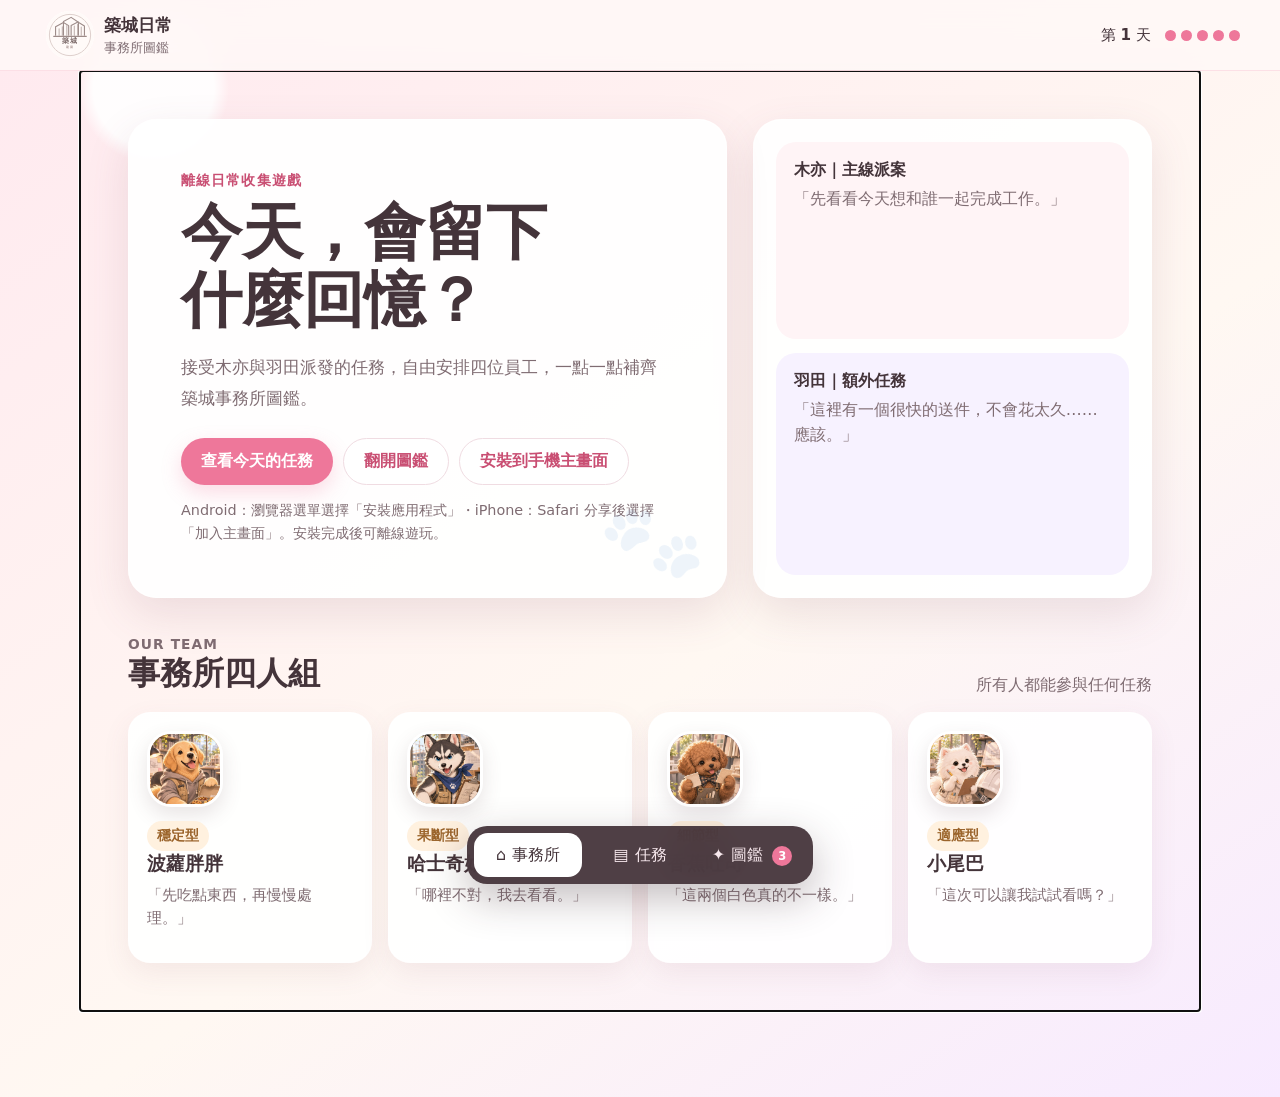
==== index.html @ 9d8be4f7 "Add files via upload" ====
<!doctype html>
<html lang="zh-Hant">
<head>
  <meta charset="utf-8">
  <meta name="viewport" content="width=device-width, initial-scale=1, viewport-fit=cover">
  <meta name="theme-color" content="#f58ca9">
  <meta name="description" content="築城事務所的離線日常收集遊戲">
  <meta name="mobile-web-app-capable" content="yes">
  <meta name="apple-mobile-web-app-capable" content="yes">
  <meta name="apple-mobile-web-app-status-bar-style" content="default">
  <meta name="apple-mobile-web-app-title" content="築城日常">
  <link rel="manifest" href="manifest.webmanifest">
  <link rel="icon" href="assets/brand-logo.svg?v=9" type="image/svg+xml">
  <link rel="apple-touch-icon" sizes="180x180" href="assets/icon-180.png">
  <link rel="stylesheet" href="styles.css?v=18">
  <title>築城日常圖鑑</title>
</head>
<body>
  <div class="game-shell">
    <header class="topbar">
      <button class="brand" type="button" data-view="office" aria-label="回到事務所">
        <img src="assets/brand-logo.svg?v=9" alt="">
        <span><strong>築城日常</strong><small>事務所圖鑑</small></span>
      </button>
      <div class="day-status">
        <span>第 <strong id="day-number">1</strong> 天</span>
        <span class="action-pips" id="action-pips" aria-label="今日剩餘行動"></span>
      </div>
    </header>

    <main id="app" tabindex="-1"></main>

    <nav class="bottom-nav" aria-label="主要功能">
      <button type="button" data-view="office"><span>⌂</span>事務所</button>
      <button type="button" data-view="missions"><span>▤</span>任務</button>
      <button type="button" data-view="album"><span>✦</span>圖鑑 <b id="album-count">0</b></button>
    </nav>
  </div>

  <dialog id="mission-dialog" class="sheet">
    <button class="sheet-close" type="button" data-close aria-label="關閉">×</button>
    <div id="mission-dialog-content"></div>
  </dialog>

  <dialog id="result-dialog" class="result-dialog">
    <div id="result-dialog-content"></div>
  </dialog>

  <dialog id="collection-dialog" class="collection-dialog">
    <button class="collection-close" type="button" data-close-collection aria-label="關閉收藏詳情">×</button>
    <div id="collection-dialog-content"></div>
  </dialog>

  <noscript>這個遊戲需要啟用 JavaScript 才能進行。</noscript>
  <script src="app.js?v=18" defer></script>
</body>
</html>
---- styles.css ----
:root {
  color-scheme: light;
  font-family: "Noto Sans TC", "Microsoft JhengHei", system-ui, sans-serif;
  --ink: #44343a;
  --muted: #7f6c72;
  --pink: #ee779a;
  --pink-dark: #c94f73;
  --cream: #fff9f7;
  --paper: rgba(255, 255, 255, .92);
  --line: #f0dce2;
  --shadow: 0 16px 44px rgba(130, 80, 96, .14);
}

* { box-sizing: border-box; }
body {
  margin: 0;
  min-height: 100vh;
  color: var(--ink);
  background:
    radial-gradient(circle at 12% 8%, rgba(255,255,255,.9) 0 4%, transparent 5%),
    linear-gradient(145deg, #ffe9ef, #fff8f2 58%, #f7eaff);
  overscroll-behavior-y: none;
}
button { font: inherit; color: inherit; }
.button, .bottom-nav button, .employee-choice, .sheet-close, .collection-close { min-height: 44px; touch-action: manipulation; }
.game-shell { min-height: 100vh; padding-bottom: 86px; }
.topbar {
  position: sticky; top: 0; z-index: 5;
  display: flex; align-items: center; justify-content: space-between;
  padding: max(10px, env(safe-area-inset-top)) clamp(16px, 4vw, 40px) 10px;
  background: rgba(255, 249, 247, .86);
  border-bottom: 1px solid rgba(238,119,154,.18);
  backdrop-filter: blur(16px);
}
.brand { display: flex; align-items: center; gap: 10px; border: 0; background: none; cursor: pointer; text-align: left; }
.brand img { width: 48px; height: 48px; object-fit: contain; border-radius: 50%; background: white; }
.brand strong, .brand small { display: block; }
.brand strong { font-size: 1.05rem; }
.brand small { color: var(--muted); margin-top: 2px; }
.day-status { display: flex; align-items: center; gap: 14px; font-size: .95rem; }
.action-pips { display: flex; gap: 5px; }
.pip { width: 11px; height: 11px; border-radius: 50%; background: var(--line); box-shadow: inset 0 0 0 1px #dabfc8; }
.pip.on { background: var(--pink); box-shadow: none; }
#app { width: min(1120px, 100%); margin: 0 auto; padding: clamp(22px, 4vw, 48px); }
.hero { display: grid; grid-template-columns: 1.2fr .8fr; gap: 26px; align-items: stretch; }
.hero-copy, .panel { background: var(--paper); border: 1px solid rgba(255,255,255,.9); border-radius: 28px; box-shadow: var(--shadow); }
.hero-copy { padding: clamp(24px, 5vw, 52px); position: relative; overflow: hidden; }
.hero-copy::after { content: "🐾"; position: absolute; right: 24px; bottom: 8px; font-size: 5rem; opacity: .07; transform: rotate(-14deg); }
.eyebrow { margin: 0 0 8px; color: var(--pink-dark); font-weight: 800; letter-spacing: .08em; font-size: .86rem; }
h1, h2, h3, p { margin-top: 0; }
h1 { font-size: clamp(2rem, 5vw, 3.8rem); line-height: 1.12; margin-bottom: 18px; }
.lead { font-size: 1.08rem; line-height: 1.8; color: var(--muted); max-width: 42rem; }
.button-row { display: flex; flex-wrap: wrap; gap: 10px; margin-top: 24px; }
.button { border: 0; border-radius: 999px; padding: 12px 20px; font-weight: 800; cursor: pointer; background: var(--pink); color: white; box-shadow: 0 8px 20px rgba(238,119,154,.25); }
.button.secondary { background: white; color: var(--pink-dark); border: 1px solid var(--line); box-shadow: none; }
.button:disabled { opacity: .45; cursor: not-allowed; }
.boss-panel { padding: 22px; display: grid; gap: 14px; }
.speech { border-radius: 20px; padding: 18px; background: #fff4f6; }
.speech.alt { background: #f7f2ff; }
.speech strong { display: block; margin-bottom: 6px; }
.speech p { margin: 0; line-height: 1.55; color: var(--muted); }
.section-head { display: flex; justify-content: space-between; align-items: end; gap: 16px; margin: 38px 0 16px; }
.section-head h2 { margin: 0; font-size: clamp(1.5rem, 3vw, 2rem); }
.section-head p { margin: 0; color: var(--muted); }
.character-grid, .mission-grid, .album-grid { display: grid; grid-template-columns: repeat(4, minmax(0, 1fr)); gap: 16px; }
.character-card, .mission-card, .album-card { background: var(--paper); border: 1px solid rgba(255,255,255,.95); border-radius: 22px; padding: 18px; box-shadow: 0 10px 28px rgba(130,80,96,.09); }
.avatar { width: 76px; height: 76px; display: grid; place-items: center; border-radius: 24px; margin-bottom: 14px; background: var(--avatar); overflow: hidden; box-shadow: 0 8px 20px rgba(91,61,70,.14); border: 3px solid white; }
.avatar img { width: 100%; height: 100%; object-fit: cover; object-position: center 27%; transform: scale(1.16); }
.character-card h3, .mission-card h3 { margin-bottom: 7px; }
.character-card p, .mission-card p { color: var(--muted); line-height: 1.5; font-size: .93rem; }
.tag { display: inline-flex; border-radius: 99px; padding: 6px 10px; background: #fff1df; color: #9b642b; font-size: .875rem; font-weight: 800; }
.mission-card { display: flex; flex-direction: column; min-height: 220px; }
.mission-card.completed { opacity: .72; background: rgba(255,255,255,.68); }
.mission-card.completed h3::after { content: " ✓"; color: var(--pink-dark); }
.mission-card .tag { align-self: flex-start; }
.mission-tags { display: flex; flex-wrap: wrap; gap: 6px; align-items: center; }
.tag.new-task { background: #e9f7ef; color: #357450; }
.mission-card button { margin-top: auto; width: 100%; }
.mini-meta { display: flex; justify-content: space-between; gap: 8px; margin: 12px 0 18px; color: var(--muted); font-size: .86rem; }
.album-card { padding: 0; overflow: hidden; position: relative; width: 100%; color: inherit; text-align: left; font: inherit; }
.album-card.open { cursor: pointer; }
.album-card.open:hover, .album-card.open:focus-visible { transform: translateY(-3px); box-shadow: 0 15px 34px rgba(130,80,96,.17); }
.album-card.open:focus-visible { outline: 3px solid rgba(238,119,154,.45); outline-offset: 3px; }
.album-card.open::before { content: "點開大圖"; position: absolute; z-index: 2; left: 10px; top: 10px; padding: 5px 9px; border-radius: 99px; background: rgba(68,52,58,.76); color: white; font-size: .75rem; font-weight: 800; opacity: 0; transform: translateY(-3px); transition: .2s ease; }
.album-card.open:hover::before, .album-card.open:focus-visible::before { opacity: 1; transform: translateY(0); }
.album-section { margin-top: 34px; }
.subsection-head { display: flex; justify-content: space-between; align-items: end; gap: 20px; margin-bottom: 14px; }
.subsection-head h3 { margin: 0; font-size: 1.35rem; }
.subsection-head p:last-child { color: var(--muted); margin: 0; }
.album-visual { aspect-ratio: 4 / 3; overflow: hidden; background: #eee3e6; }
.album-visual img { width: 100%; height: 100%; display: block; object-fit: cover; transition: transform .25s ease, filter .25s ease; }
.album-card.open:hover .album-visual img, .album-card.open:focus-visible .album-visual img { transform: scale(1.025); }
.personal-grid { grid-template-columns: repeat(3, minmax(0, 1fr)); }
.personal-grid .album-visual { aspect-ratio: 3 / 4; }
.album-card .album-info { padding: 15px 16px 17px; }
.album-card h3 { font-size: 1rem; margin-bottom: 5px; }
.album-card p { margin: 0; font-size: .9rem; color: var(--muted); line-height: 1.5; }
.album-card.locked .album-visual { position: relative; }
.album-card.locked .album-visual img { filter: blur(13px) grayscale(.75); transform: scale(1.1); opacity: .38; }
.album-card.locked .album-visual::after { content: "尚未解鎖"; position: absolute; inset: 0; display: grid; place-items: center; color: white; font-weight: 900; letter-spacing: .08em; text-shadow: 0 2px 12px rgba(55,35,42,.45); background: rgba(90,66,74,.12); }
.album-card.new::after { content: "NEW"; position: absolute; top: 10px; right: 10px; border-radius: 99px; padding: 5px 8px; background: var(--pink); color: white; font-size: .7rem; font-weight: 900; }
.progress { width: 150px; height: 9px; background: white; border-radius: 99px; overflow: hidden; box-shadow: inset 0 0 0 1px var(--line); }
.progress i { display: block; height: 100%; background: linear-gradient(90deg,var(--pink),#f6b56f); }
.empty { text-align: center; padding: 70px 20px; color: var(--muted); }
.bottom-nav { position: fixed; z-index: 8; left: 50%; bottom: 16px; transform: translateX(-50%); display: flex; gap: 4px; padding: 7px; border-radius: 20px; background: rgba(68,52,58,.94); box-shadow: 0 14px 42px rgba(56,35,42,.3); backdrop-filter: blur(16px); }
.bottom-nav button { min-width: 108px; border: 0; border-radius: 14px; padding: 10px 13px; color: #f7e8ed; background: transparent; cursor: pointer; }
.bottom-nav button.active { color: var(--ink); background: white; }
.bottom-nav span { margin-right: 6px; }
.bottom-nav b { display: inline-grid; place-items: center; min-width: 20px; height: 20px; margin-left: 4px; border-radius: 99px; background: var(--pink); color: white; font-size: .72rem; }
dialog { color: var(--ink); border: 0; padding: 0; }
dialog::backdrop { background: rgba(50,35,40,.55); backdrop-filter: blur(4px); }
.sheet { width: min(680px, calc(100% - 24px)); border-radius: 28px; padding: 28px; max-height: 90vh; overflow: auto; }
.sheet-close { position: absolute; right: 17px; top: 14px; border: 0; background: none; font-size: 1.8rem; cursor: pointer; }
.employee-picker { display: grid; grid-template-columns: repeat(2, 1fr); gap: 10px; margin: 20px 0; }
.employee-choice { display: flex; gap: 10px; align-items: center; border: 1px solid var(--line); border-radius: 16px; padding: 12px; cursor: pointer; }
.employee-choice.selected { border-color: var(--pink); background: #fff5f7; box-shadow: inset 0 0 0 1px var(--pink); }
.employee-choice .dot { width: 36px; height: 36px; display: grid; place-items: center; border-radius: 12px; color: white; font-weight: 900; background: var(--avatar); }
.employee-choice .dot { overflow: hidden; border: 2px solid white; box-shadow: 0 3px 10px rgba(91,61,70,.12); }
.employee-choice .dot img { width: 100%; height: 100%; object-fit: cover; object-position: center 25%; transform: scale(1.15); }
.hint { background: #fff7e9; border-radius: 16px; padding: 14px; color: #765d3d; line-height: 1.55; }
.result-dialog { width: min(520px, calc(100% - 24px)); border-radius: 28px; text-align: center; padding: 28px; }
.unlock-image { width: 100%; max-height: 280px; object-fit: cover; border-radius: 20px; margin-bottom: 18px; }
.result-dialog p { color: var(--muted); line-height: 1.65; }
.collection-dialog { width: min(980px, calc(100% - 24px)); max-height: calc(100vh - 24px); border-radius: 28px; overflow: auto; background: #fffaf9; box-shadow: var(--shadow); }
.collection-close { position: absolute; z-index: 3; right: 14px; top: 12px; width: 42px; height: 42px; border: 0; border-radius: 50%; background: rgba(68,52,58,.82); color: white; font-size: 1.7rem; line-height: 1; cursor: pointer; }
.collection-detail { display: grid; grid-template-columns: minmax(0, 1.45fr) minmax(260px, .55fr); min-height: 520px; }
.collection-detail-visual { min-height: 420px; background: #eee3e6; }
.collection-detail-visual img { width: 100%; height: 100%; display: block; object-fit: cover; }
.collection-detail.personal { grid-template-columns: minmax(300px, .82fr) minmax(280px, 1.18fr); }
.collection-detail.personal .collection-detail-visual { background: #f8edf0; }
.collection-detail.personal .collection-detail-visual img { object-fit: contain; }
.collection-detail-copy { align-self: center; padding: clamp(28px, 5vw, 52px); }
.collection-detail-copy h2 { margin: 14px 0 12px; font-size: clamp(1.7rem, 4vw, 2.5rem); }
.collection-detail-copy p { color: var(--muted); font-size: 1rem; line-height: 1.8; }
.collection-detail-copy .collection-hint { margin-top: 24px; padding-top: 18px; border-top: 1px solid var(--line); color: var(--pink-dark); font-size: .92rem; }
.toast { position: fixed; left: 50%; bottom: 96px; transform: translateX(-50%); padding: 11px 18px; border-radius: 99px; background: var(--ink); color: white; z-index: 20; box-shadow: var(--shadow); }
.install-note { margin: 14px 0 0; color: var(--muted); font-size: .9rem; line-height: 1.6; }

@media (max-width: 820px) {
  .hero { grid-template-columns: 1fr; }
  .character-grid, .mission-grid, .album-grid { grid-template-columns: repeat(2, minmax(0, 1fr)); }
  .personal-grid { grid-template-columns: repeat(2, minmax(0, 1fr)); }
  .collection-detail, .collection-detail.personal { grid-template-columns: 1fr; }
  .collection-detail-visual { min-height: 0; aspect-ratio: 4 / 3; }
  .collection-detail.personal .collection-detail-visual { aspect-ratio: 3 / 4; max-height: 65vh; }
}
@media (max-width: 520px) {
  .topbar { padding-left: 12px; padding-right: 12px; }
  .brand { gap: 7px; }
  .brand img { width: 42px; height: 42px; }
  .brand strong { font-size: .95rem; }
  .brand small { display: none; }
  .day-status { gap: 8px; font-size: .88rem; }
  .action-pips { gap: 3px; }
  .pip { width: 9px; height: 9px; }
  #app { padding: 18px 14px 118px; }
  .hero-copy, .panel { border-radius: 22px; }
  .hero-copy { padding: 26px 20px; }
  .lead { font-size: 1rem; line-height: 1.7; }
  .button-row { display: grid; grid-template-columns: 1fr; }
  .button-row .button { width: 100%; }
  .character-grid, .mission-grid, .album-grid { grid-template-columns: 1fr; }
  .subsection-head { display: block; }
  .subsection-head p:last-child { margin-top: 7px; }
  .bottom-nav { width: calc(100% - 24px); bottom: max(10px, env(safe-area-inset-bottom)); }
  .bottom-nav button { flex: 1; min-width: 0; font-size: .88rem; }
  .employee-picker { grid-template-columns: 1fr; }
  .sheet, .result-dialog { width: 100%; max-height: calc(100dvh - env(safe-area-inset-top)); margin: auto 0 0; border-radius: 24px 24px 0 0; }
  .sheet { padding: 26px 18px max(24px, env(safe-area-inset-bottom)); }
  .collection-dialog {
    width: calc(100% - 20px);
    max-width: 520px;
    max-height: calc(100dvh - 32px - env(safe-area-inset-top) - env(safe-area-inset-bottom));
    margin: auto;
    border-radius: 24px;
    overflow: auto;
  }
  .collection-detail, .collection-detail.personal { display: block; min-height: 0; }
  .collection-detail-visual { width: 100%; min-height: 0; max-height: 42dvh; aspect-ratio: 4 / 3; }
  .collection-detail.personal .collection-detail-visual { max-height: 48dvh; aspect-ratio: 4 / 5; }
  .collection-detail-copy { padding: 20px 20px max(24px, env(safe-area-inset-bottom)); }
  .collection-detail-copy h2 { margin: 10px 0 8px; font-size: 1.55rem; }
  .collection-detail-copy p { line-height: 1.65; }
  .collection-detail-copy .collection-hint { margin-top: 16px; padding-top: 14px; }
  .collection-close { top: 10px; right: 10px; }
}
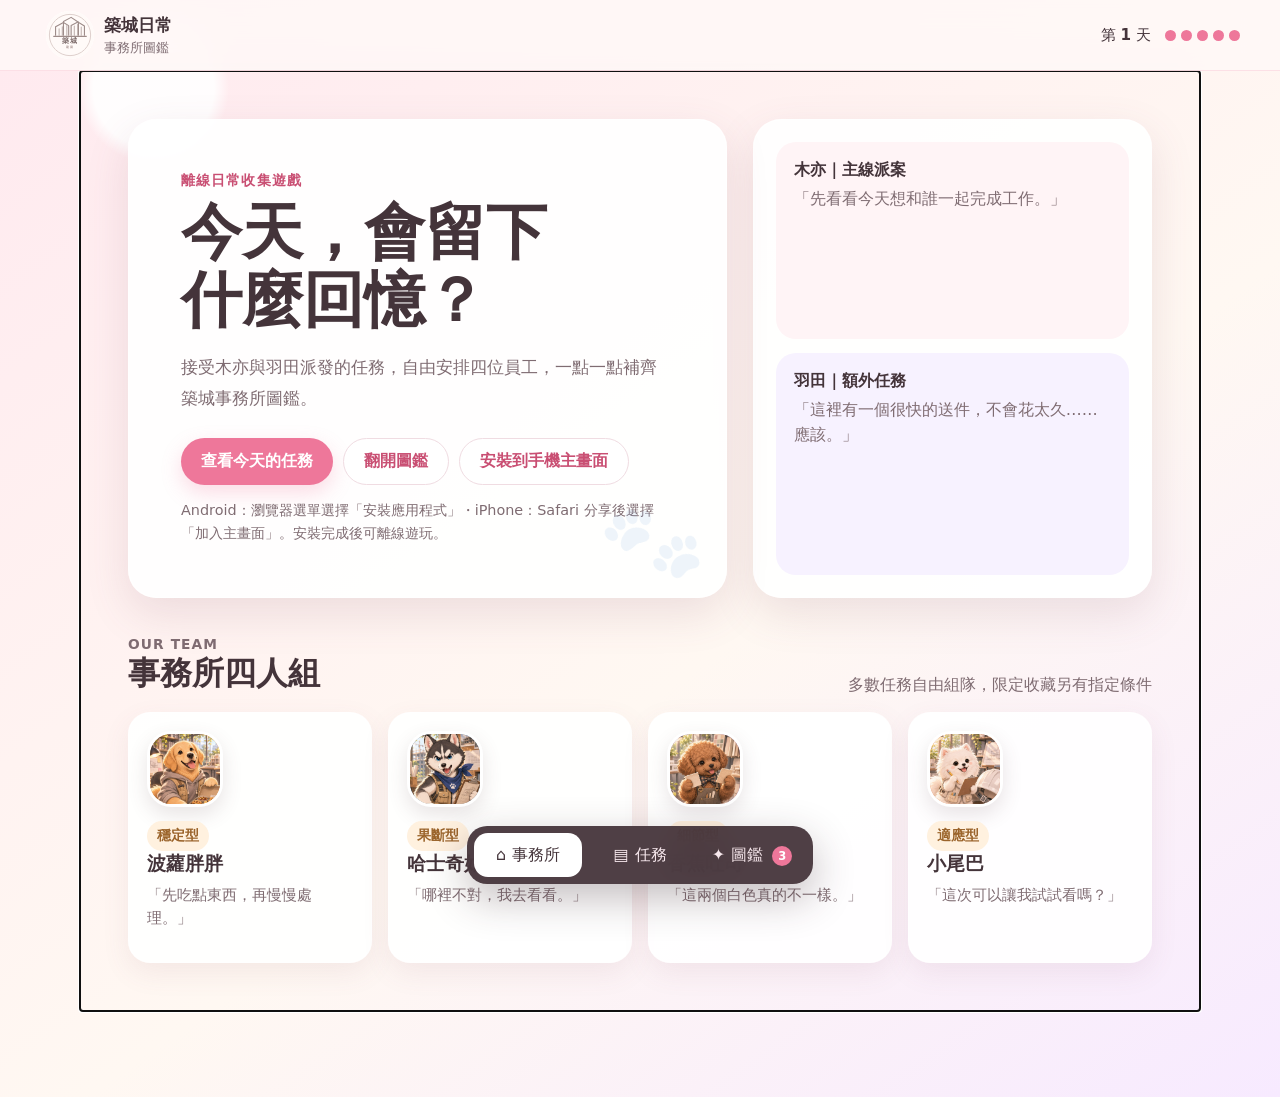
==== commit ce273c79: "Add files via upload" ====
--- a/index.html
+++ b/index.html
@@ -12,7 +12,7 @@
   <link rel="manifest" href="manifest.webmanifest">
   <link rel="icon" href="assets/brand-logo.svg?v=9" type="image/svg+xml">
   <link rel="apple-touch-icon" sizes="180x180" href="assets/icon-180.png">
-  <link rel="stylesheet" href="styles.css?v=18">
+  <link rel="stylesheet" href="styles.css?v=19">
   <title>築城日常圖鑑</title>
 </head>
 <body>
@@ -52,6 +52,6 @@
   </dialog>
 
   <noscript>這個遊戲需要啟用 JavaScript 才能進行。</noscript>
-  <script src="app.js?v=18" defer></script>
+  <script src="app.js?v=19" defer></script>
 </body>
 </html>
--- a/styles.css
+++ b/styles.css
@@ -165,7 +165,14 @@
   .bottom-nav { width: calc(100% - 24px); bottom: max(10px, env(safe-area-inset-bottom)); }
   .bottom-nav button { flex: 1; min-width: 0; font-size: .88rem; }
   .employee-picker { grid-template-columns: 1fr; }
-  .sheet, .result-dialog { width: 100%; max-height: calc(100dvh - env(safe-area-inset-top)); margin: auto 0 0; border-radius: 24px 24px 0 0; }
+  .sheet, .result-dialog {
+    width: calc(100% - 20px);
+    max-width: 520px;
+    max-height: calc(100dvh - 32px - env(safe-area-inset-top) - env(safe-area-inset-bottom));
+    margin: auto;
+    border-radius: 24px;
+    overflow: auto;
+  }
   .sheet { padding: 26px 18px max(24px, env(safe-area-inset-bottom)); }
   .collection-dialog {
     width: calc(100% - 20px);
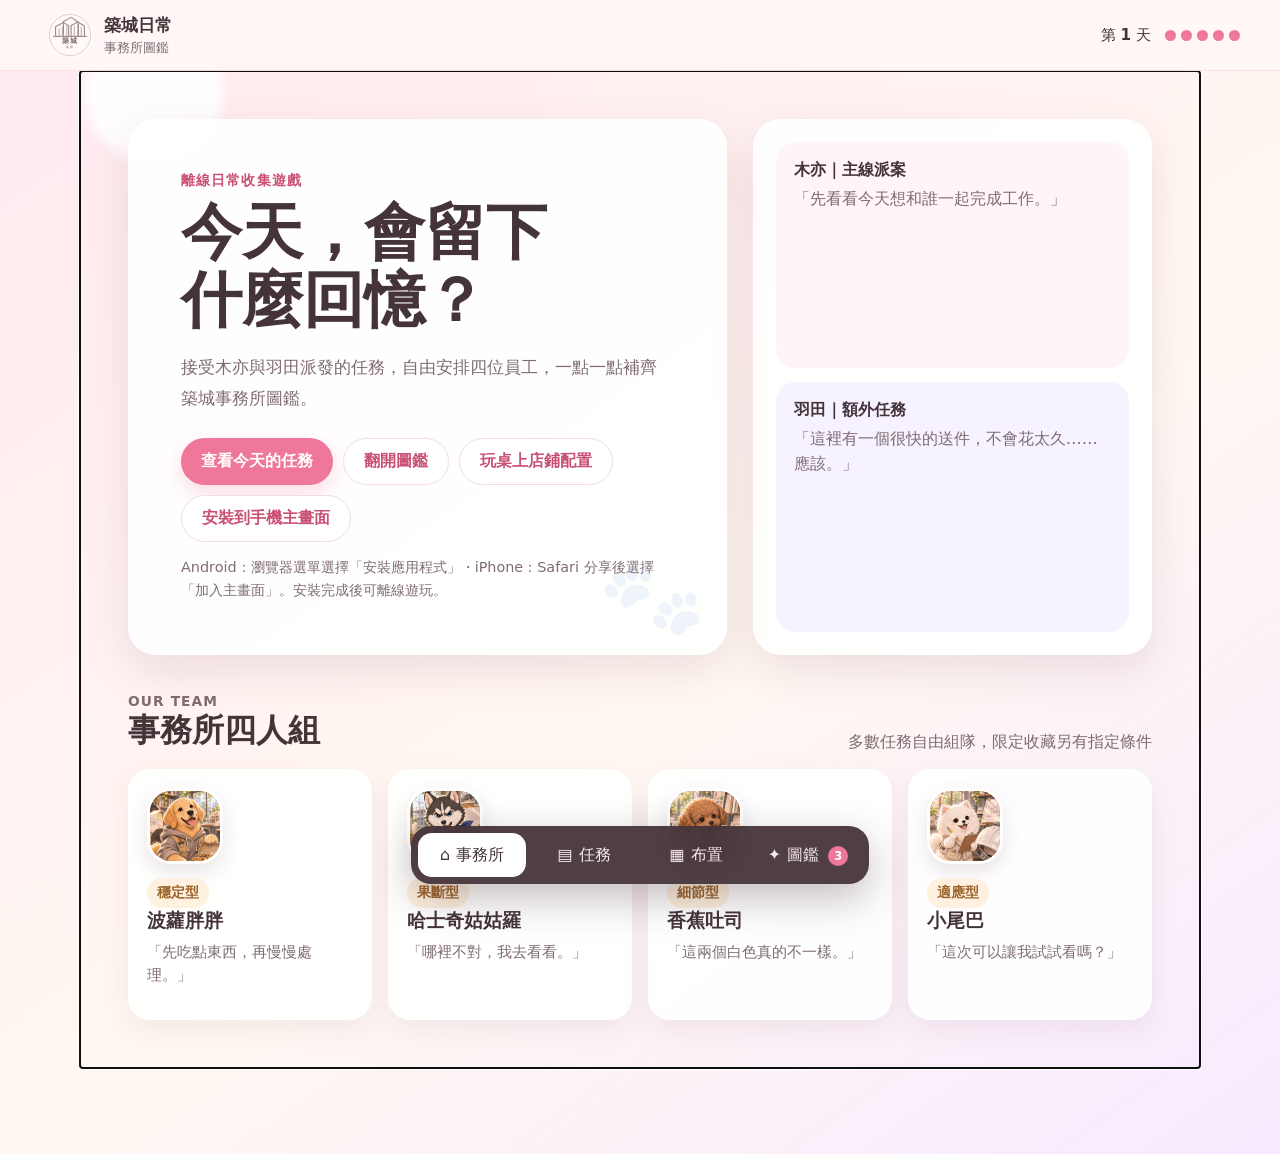
==== commit 95c13dee: "Add files via upload" ====
--- a/index.html
+++ b/index.html
@@ -12,7 +12,7 @@
   <link rel="manifest" href="manifest.webmanifest">
   <link rel="icon" href="assets/brand-logo.svg?v=9" type="image/svg+xml">
   <link rel="apple-touch-icon" sizes="180x180" href="assets/icon-180.png">
-  <link rel="stylesheet" href="styles.css?v=19">
+  <link rel="stylesheet" href="styles.css?v=20">
   <title>築城日常圖鑑</title>
 </head>
 <body>
@@ -33,11 +33,12 @@
     <nav class="bottom-nav" aria-label="主要功能">
       <button type="button" data-view="office"><span>⌂</span>事務所</button>
       <button type="button" data-view="missions"><span>▤</span>任務</button>
+      <button type="button" data-view="layout"><span>▦</span>布置</button>
       <button type="button" data-view="album"><span>✦</span>圖鑑 <b id="album-count">0</b></button>
     </nav>
   </div>
 
-  <dialog id="mission-dialog" class="sheet">
+  <dialog id="mission-dialog" class="sheet" aria-labelledby="mission-title">
     <button class="sheet-close" type="button" data-close aria-label="關閉">×</button>
     <div id="mission-dialog-content"></div>
   </dialog>
@@ -52,6 +53,6 @@
   </dialog>
 
   <noscript>這個遊戲需要啟用 JavaScript 才能進行。</noscript>
-  <script src="app.js?v=19" defer></script>
+  <script src="app.js?v=20" defer></script>
 </body>
 </html>
--- a/styles.css
+++ b/styles.css
@@ -110,6 +110,20 @@
 dialog { color: var(--ink); border: 0; padding: 0; }
 dialog::backdrop { background: rgba(50,35,40,.55); backdrop-filter: blur(4px); }
 .sheet { width: min(680px, calc(100% - 24px)); border-radius: 28px; padding: 28px; max-height: 90vh; overflow: auto; }
+#mission-dialog[open] {
+  --mission-edge-x: max(12px, env(safe-area-inset-left), env(safe-area-inset-right));
+  --mission-edge-y: max(12px, env(safe-area-inset-top), env(safe-area-inset-bottom));
+  position: fixed;
+  inset: var(--mission-edge-y) var(--mission-edge-x);
+  margin: auto;
+  width: min(680px, calc(100% - 2 * var(--mission-edge-x)));
+  height: fit-content;
+  max-height: calc(100vh - 2 * var(--mission-edge-y));
+  max-height: calc(100dvh - 2 * var(--mission-edge-y));
+  overflow: auto;
+  overscroll-behavior: contain;
+}
+#mission-dialog .eyebrow { padding-inline-end: 44px; }
 .sheet-close { position: absolute; right: 17px; top: 14px; border: 0; background: none; font-size: 1.8rem; cursor: pointer; }
 .employee-picker { display: grid; grid-template-columns: repeat(2, 1fr); gap: 10px; margin: 20px 0; }
 .employee-choice { display: flex; gap: 10px; align-items: center; border: 1px solid var(--line); border-radius: 16px; padding: 12px; cursor: pointer; }
@@ -136,6 +150,45 @@
 .toast { position: fixed; left: 50%; bottom: 96px; transform: translateX(-50%); padding: 11px 18px; border-radius: 99px; background: var(--ink); color: white; z-index: 20; box-shadow: var(--shadow); }
 .install-note { margin: 14px 0 0; color: var(--muted); font-size: .9rem; line-height: 1.6; }
 
+.shop-layout { max-width: 640px; margin: 0 auto; padding: clamp(16px, 4vw, 32px); }
+.shop-layout > p { line-height: 1.6; }
+.shop-options { display: flex; flex-wrap: wrap; gap: 8px; margin-bottom: 14px; }
+.shop-options button { min-height: 44px; }
+.shop-options button[aria-pressed] {
+  border: 1px solid var(--line);
+  border-radius: 14px;
+  padding: 6px 12px;
+  background: white;
+  cursor: pointer;
+}
+.shop-options button[aria-pressed="true"] { background: #fde3ed; border-color: var(--pink-dark); }
+.shop-rule { padding: 10px 12px; border-radius: 12px; background: #fff1df; }
+.shop-window, .shop-grid { width: min(100%, 390px); margin-inline: auto; }
+.shop-window { text-align: center; padding: 3px; background: #e6f3f3; border-radius: 10px 10px 0 0; }
+.shop-grid {
+  display: grid;
+  grid-template-columns: repeat(5, minmax(0, 1fr));
+  gap: 4px;
+  padding: 5px;
+  margin-bottom: 16px;
+  background: #e0cbd3;
+  border-radius: 0 0 10px 10px;
+}
+.shop-cell {
+  aspect-ratio: 1;
+  min-height: 44px;
+  border: 1px solid #e9dce0;
+  border-radius: 8px;
+  background: #fffaf8;
+  padding: 0;
+  font-size: 1.25rem;
+  cursor: pointer;
+  touch-action: manipulation;
+}
+.shop-cell.occupied { background: #f9d5e4; }
+.shop-cell.entry { background: #e6f3f3; color: var(--ink); font-size: .85rem; cursor: default; }
+.shop-feedback { min-height: 1.6em; margin: 0; font-weight: 700; }
+
 @media (max-width: 820px) {
   .hero { grid-template-columns: 1fr; }
   .character-grid, .mission-grid, .album-grid { grid-template-columns: repeat(2, minmax(0, 1fr)); }
@@ -164,8 +217,10 @@
   .subsection-head p:last-child { margin-top: 7px; }
   .bottom-nav { width: calc(100% - 24px); bottom: max(10px, env(safe-area-inset-bottom)); }
   .bottom-nav button { flex: 1; min-width: 0; font-size: .88rem; }
+  .bottom-nav button { padding-inline: 4px; white-space: nowrap; }
+  .bottom-nav button > span { display: none; }
   .employee-picker { grid-template-columns: 1fr; }
-  .sheet, .result-dialog {
+  .result-dialog {
     width: calc(100% - 20px);
     max-width: 520px;
     max-height: calc(100dvh - 32px - env(safe-area-inset-top) - env(safe-area-inset-bottom));
@@ -173,7 +228,8 @@
     border-radius: 24px;
     overflow: auto;
   }
-  .sheet { padding: 26px 18px max(24px, env(safe-area-inset-bottom)); }
+  .sheet { padding: 22px 16px; border-radius: 24px; }
+  .sheet-close { right: 8px; top: 6px; min-width: 44px; }
   .collection-dialog {
     width: calc(100% - 20px);
     max-width: 520px;
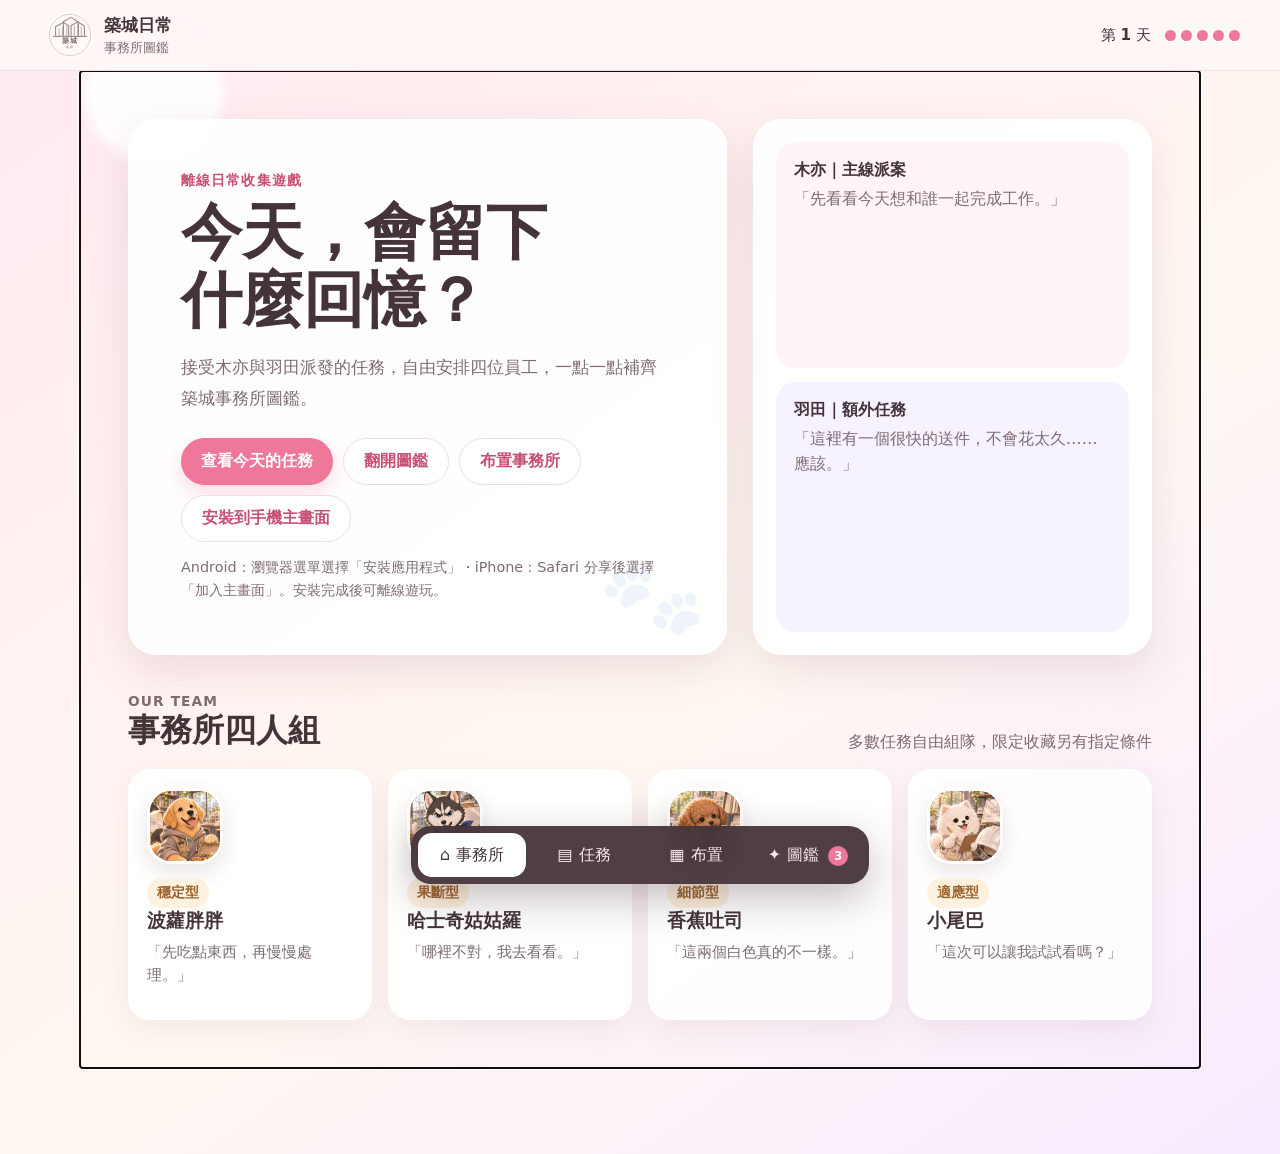
==== commit 850abe45: "Add files via upload" ====
--- a/index.html
+++ b/index.html
@@ -12,7 +12,7 @@
   <link rel="manifest" href="manifest.webmanifest">
   <link rel="icon" href="assets/brand-logo.svg?v=9" type="image/svg+xml">
   <link rel="apple-touch-icon" sizes="180x180" href="assets/icon-180.png">
-  <link rel="stylesheet" href="styles.css?v=20">
+  <link rel="stylesheet" href="styles.css?v=22">
   <title>築城日常圖鑑</title>
 </head>
 <body>
@@ -53,6 +53,6 @@
   </dialog>
 
   <noscript>這個遊戲需要啟用 JavaScript 才能進行。</noscript>
-  <script src="app.js?v=20" defer></script>
+  <script src="app.js?v=22" defer></script>
 </body>
 </html>
--- a/styles.css
+++ b/styles.css
@@ -163,31 +163,129 @@
 }
 .shop-options button[aria-pressed="true"] { background: #fde3ed; border-color: var(--pink-dark); }
 .shop-rule { padding: 10px 12px; border-radius: 12px; background: #fff1df; }
-.shop-window, .shop-grid { width: min(100%, 390px); margin-inline: auto; }
-.shop-window { text-align: center; padding: 3px; background: #e6f3f3; border-radius: 10px 10px 0 0; }
+.shop-plan-label, .shop-grid { width: min(100%, 420px); margin-inline: auto; }
+.shop-plan-label { display: flex; flex-wrap: wrap; justify-content: space-between; gap: 6px; margin-bottom: 8px; }
+.shop-plan-label span { padding-inline: 6px; border-radius: 6px; background: #e6f3f3; }
 .shop-grid {
   display: grid;
-  grid-template-columns: repeat(5, minmax(0, 1fr));
+  grid-template-columns: repeat(var(--shop-columns), minmax(0, 1fr));
   gap: 4px;
-  padding: 5px;
   margin-bottom: 16px;
-  background: #e0cbd3;
-  border-radius: 0 0 10px 10px;
 }
 .shop-cell {
+  display: grid;
+  place-items: center;
   aspect-ratio: 1;
   min-height: 44px;
-  border: 1px solid #e9dce0;
-  border-radius: 8px;
+  border: 1px solid #d8bec9;
+  border-radius: 6px;
   background: #fffaf8;
   padding: 0;
-  font-size: 1.25rem;
+  font-size: .875rem;
+  font-weight: 800;
   cursor: pointer;
   touch-action: manipulation;
 }
+.shop-cell.shop-zone { background: #e6f3f3; border-color: #87afb2; }
 .shop-cell.occupied { background: #f9d5e4; }
-.shop-cell.entry { background: #e6f3f3; color: var(--ink); font-size: .85rem; cursor: default; }
+.shop-cell[aria-pressed="true"] { outline: 2px solid var(--pink-dark); outline-offset: -3px; }
+.shop-cell.entry { background: #e9f7ef; color: #295d44; cursor: default; }
 .shop-feedback { min-height: 1.6em; margin: 0; font-weight: 700; }
+.furniture-option { display: inline-flex; align-items: center; gap: 8px; }
+.furniture {
+  position: relative; display: block; width: 82%; max-width: 54px; aspect-ratio: 1;
+  --wood: #d3a47d; --edge: #765444; --cushion: #ce8799;
+}
+.furniture-option .furniture { width: 29px; flex: 0 0 29px; }
+.furniture i { position: absolute; display: block; }
+.furniture i:first-child {
+  inset: 20% 12%; border: 1px solid var(--edge); border-radius: 4px;
+  background: repeating-linear-gradient(8deg, #ffffff20 0 1px, transparent 1px 5px), var(--wood);
+  box-shadow: 0 2px 0 #61463855;
+}
+.furniture-table i:first-child { inset: 17% 27%; border-radius: 50%; }
+.furniture-table i:nth-child(2), .furniture-table i:nth-child(3) {
+  inset: 31% auto 31% 4%; width: 20%; border: 1px solid #86576a; border-radius: 30%;
+  background: var(--cushion);
+}
+.furniture-table i:nth-child(3) { left: auto; right: 4%; }
+.furniture-counter i:first-child, .furniture-wrap i:first-child { inset: 26% 5%; }
+.furniture-counter i:nth-child(2), .furniture-wrap i:nth-child(2) {
+  top: 33%; right: 15%; width: 25%; height: 24%; background: #4d5652; border-radius: 2px;
+  box-shadow: inset 0 2px #91a49a;
+}
+.furniture-bench i:first-child { inset: 22% 5%; background: #b08bad; border-color: #775775; }
+.furniture-bench i:nth-child(2) { inset: 28% 11% 56%; background: #7f5e80; border-radius: 3px; }
+.furniture-bench i:nth-child(3) { inset: 49% 11% 31%; background: #dec2d4; border-radius: 3px; }
+.furniture-rack i:first-child, .furniture-vases i:first-child { inset: 18% 12%; }
+.furniture-rack i:nth-child(2), .furniture-vases i:nth-child(2) {
+  inset: 29% 19%; background: repeating-linear-gradient(90deg, #f4e8d5 0 17%, #a9806d 17% 25%);
+}
+.furniture-stand i:first-child { inset: 15%; border-radius: 28%; background: #bd9370; }
+.furniture-stand i:nth-child(2), .furniture-stand i:nth-child(3) {
+  width: 33%; aspect-ratio: 1; border-radius: 50%; top: 25%; left: 20%;
+  background: radial-gradient(circle, #f5b3cb 0 29%, #527d52 32% 62%, #79523f 64%);
+}
+.furniture-stand i:nth-child(3) { top: 44%; left: 45%; background: radial-gradient(circle, #f4d095 0 29%, #648952 32% 62%, #79523f 64%); }
+.furniture-case i:first-child { inset: 21% 7%; background: #b8d7d6; border-color: #52787b; }
+.furniture-case i:nth-child(2) {
+  inset: 30% 16%; border-radius: 3px;
+  background: radial-gradient(circle, #c17a63 0 30%, #f5ddbb 34% 54%, transparent 58%) 0 0 / 33% 50%;
+}
+.furniture-office i:first-child { inset: 14% 8% 43%; }
+.furniture-office i:nth-child(2) { inset: 54% 32% 12%; background: #aa789d; border: 1px solid #76506b; border-radius: 5px; }
+.furniture-office i:nth-child(3) { inset: 20% 30% 65%; background: #626a65; border-radius: 2px; }
+.office-design h2 { margin-top: 14px; }
+.office-floor {
+  display: grid; grid-template-columns: repeat(5, minmax(0, 1fr)); gap: 5px; padding: 8px;
+  background: #e5d2c5; border: 2px solid #917761; border-radius: 8px;
+}
+.office-seat, .office-aisle {
+  display: grid; place-items: center; min-width: 0; min-height: 48px; text-align: center;
+  border-radius: 6px; font-size: .8rem; line-height: 1.2;
+}
+.office-seat { padding: 2px; border: 1px solid #ccb0a0; background: #fff6ed; cursor: pointer; overflow-wrap: anywhere; }
+.office-seat .furniture { max-width: 34px; }
+.office-aisle { background: #f4e5d9; color: #685449; }
+.office-note { min-height: 1.6em; margin: 10px 0 0; }
+.desk-scene {
+  position: relative; isolation: isolate; display: grid; grid-template-columns: 1fr 1fr;
+  gap: 6px 14px; padding: 42px 10% 36px; border-radius: 16px; overflow: hidden;
+  background: linear-gradient(#f2e5df 70%, #d9b79b 70%);
+}
+.desk-wall {
+  position: absolute; z-index: -2; inset: 8% auto auto 12%; width: 30%; height: 29%;
+  border: 5px solid #d3a987; background: linear-gradient(150deg, #b7d5d7, #e9f5e8);
+}
+.desk-surface {
+  position: absolute; z-index: -1; inset: 21% 2% 7%;
+  clip-path: polygon(17% 0, 83% 0, 100% 88%, 100% 97%, 0 97%, 0 88%);
+  background: linear-gradient(transparent 88%, #9b6748 88%), repeating-linear-gradient(7deg, #ddad85 0 7px, #dfb28d 7px 9px);
+}
+.desk-slot {
+  position: relative; display: grid; place-items: end center; align-content: end; gap: 3px;
+  min-height: 64px; padding: 3px; border: 1px dashed #76544480; border-radius: 12px;
+  background: #fff8e733; font-size: .8rem; cursor: pointer;
+}
+.desk-slot:nth-of-type(-n+2) { margin-inline: 10%; }
+.desk-slot > span:last-child { background: #fffbf1e8; border-radius: 5px; padding-inline: 4px; }
+.desk-prop { position: relative; width: 36px; height: 27px; border-radius: 5px; border: 1px solid #835a47; background: #d08778; box-shadow: 4px 4px 4px #76544455; }
+.desk-prop i { position: absolute; }
+.prop-snack { background: repeating-linear-gradient(90deg,#d89c55 0 5px,#f3cd88 5px 8px); }
+.prop-mug { width: 24px; border-radius: 4px 4px 9px 9px; background: #80a7bd; }
+.prop-mug i { left: 95%; bottom: 6px; width: 10px; height: 13px; border: 3px solid #64869d; border-radius: 50%; }
+.prop-photo { height: 31px; border: 4px solid #a67950; background: linear-gradient(#aed1da 55%, #dfb389 55%); transform: rotate(-6deg); }
+.prop-lamp { width: 35px; height: 13px; background: #557588; transform: rotate(-22deg); }
+.prop-lamp i { right: 0; top: -3px; width: 10px; height: 17px; border-radius: 3px; background: #f0bd63; }
+.prop-toy { width: 24px; height: 21px; border-radius: 50%; background: #f3e3ce; }
+.prop-toy i { left: 4px; top: -12px; width: 4px; height: 15px; border-radius: 50%; background: #f3e3ce; box-shadow: 8px 0 #f3e3ce; }
+.prop-swatch { height: 20px; transform: rotate(-13deg); background: linear-gradient(90deg,#e69eaa 25%,#f2cea3 25% 50%,#b0b88b 50% 75%,#8ca4bd 75%); }
+.prop-plant { width: 17px; height: 16px; background: #b97758; }
+.prop-plant i { height: 21px; width: 18px; top: -17px; left: -1px; border-radius: 60% 15%; background: #618254; transform: rotate(-28deg); }
+.prop-book { height: 18px; border-bottom: 4px solid #fff0d9; transform: rotate(-9deg); background: #9e83ae; }
+.prop-helmet { height: 21px; border-radius: 50% 50% 16% 16%; background: #efc45d; border-bottom: 4px solid #c6973e; }
+.prop-model { height: 26px; clip-path: polygon(0 40%, 50% 0, 100% 40%, 100% 100%, 0 100%); background: linear-gradient(#a46d58 44%,#f4e5cb 44%); }
+.prop-model i { width: 8px; height: 10px; background: #7f6d5d; bottom: 0; left: 12px; }
 
 @media (max-width: 820px) {
   .hero { grid-template-columns: 1fr; }
